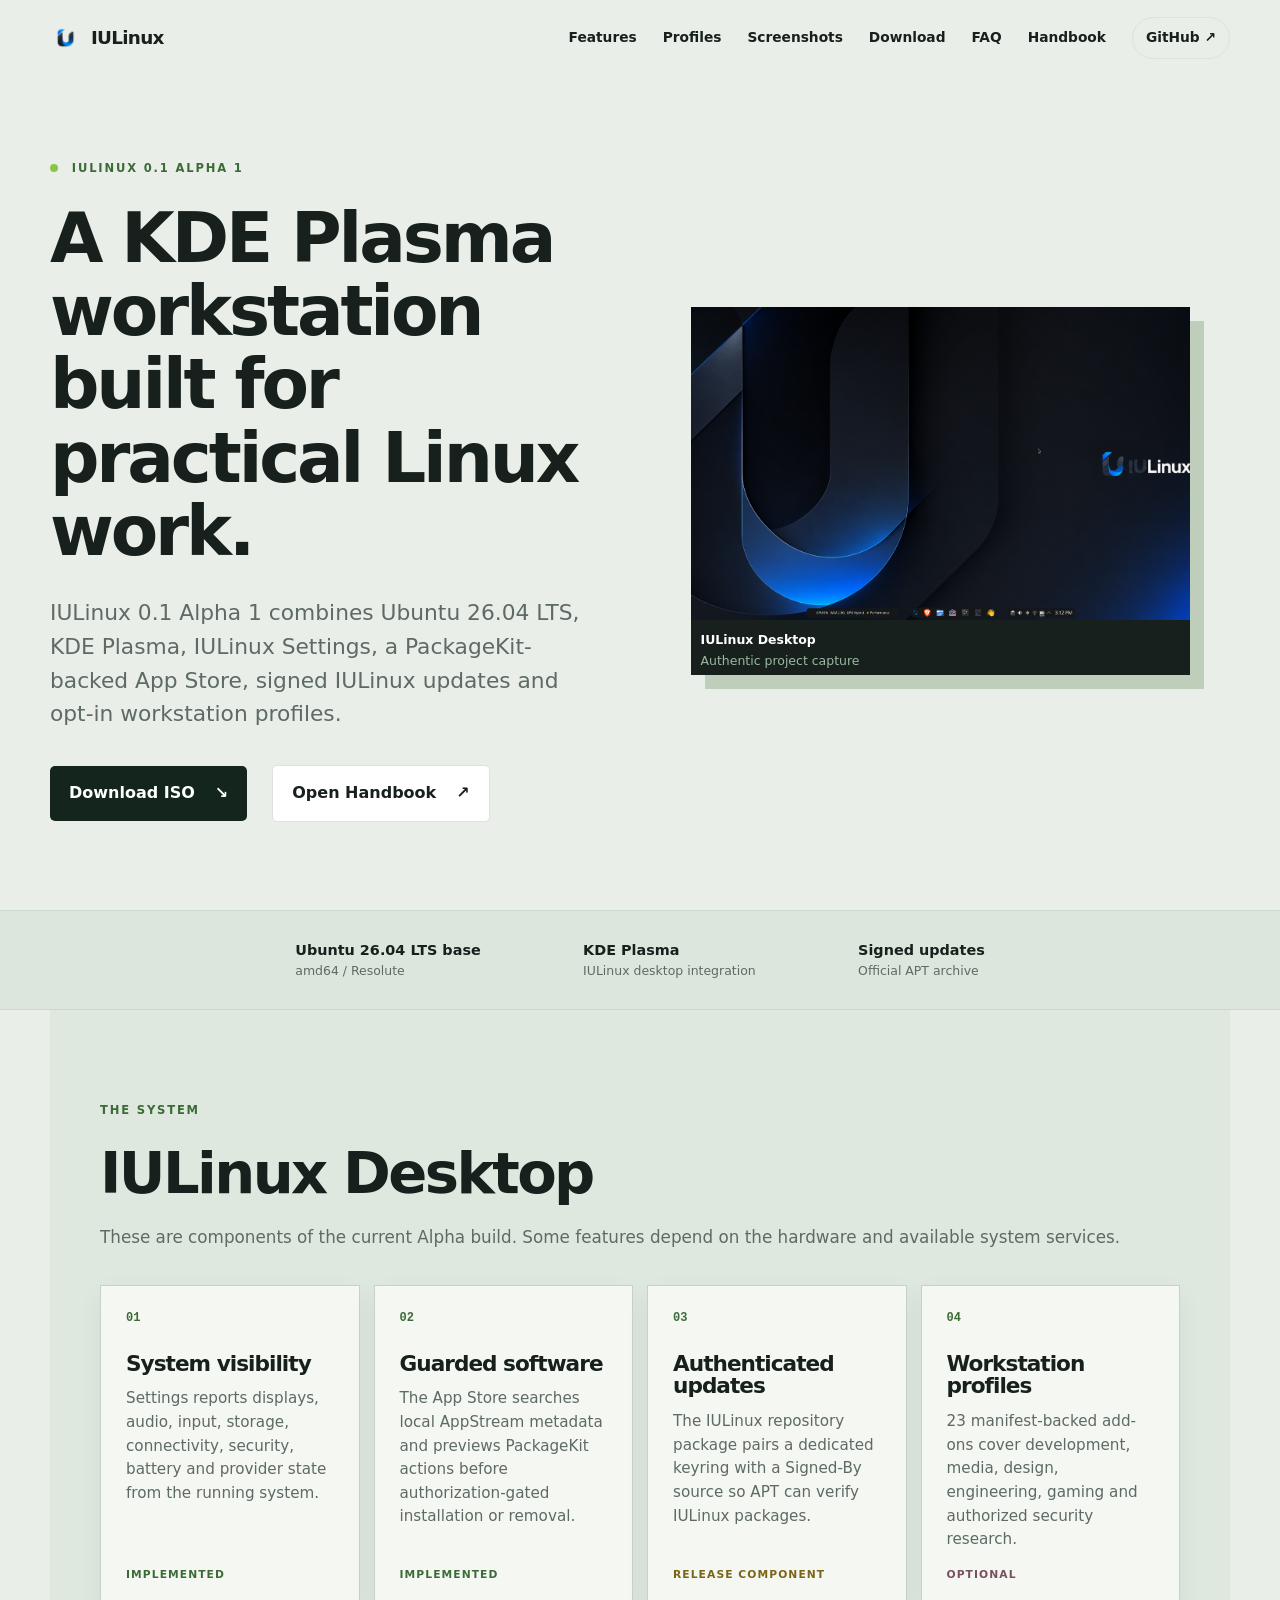
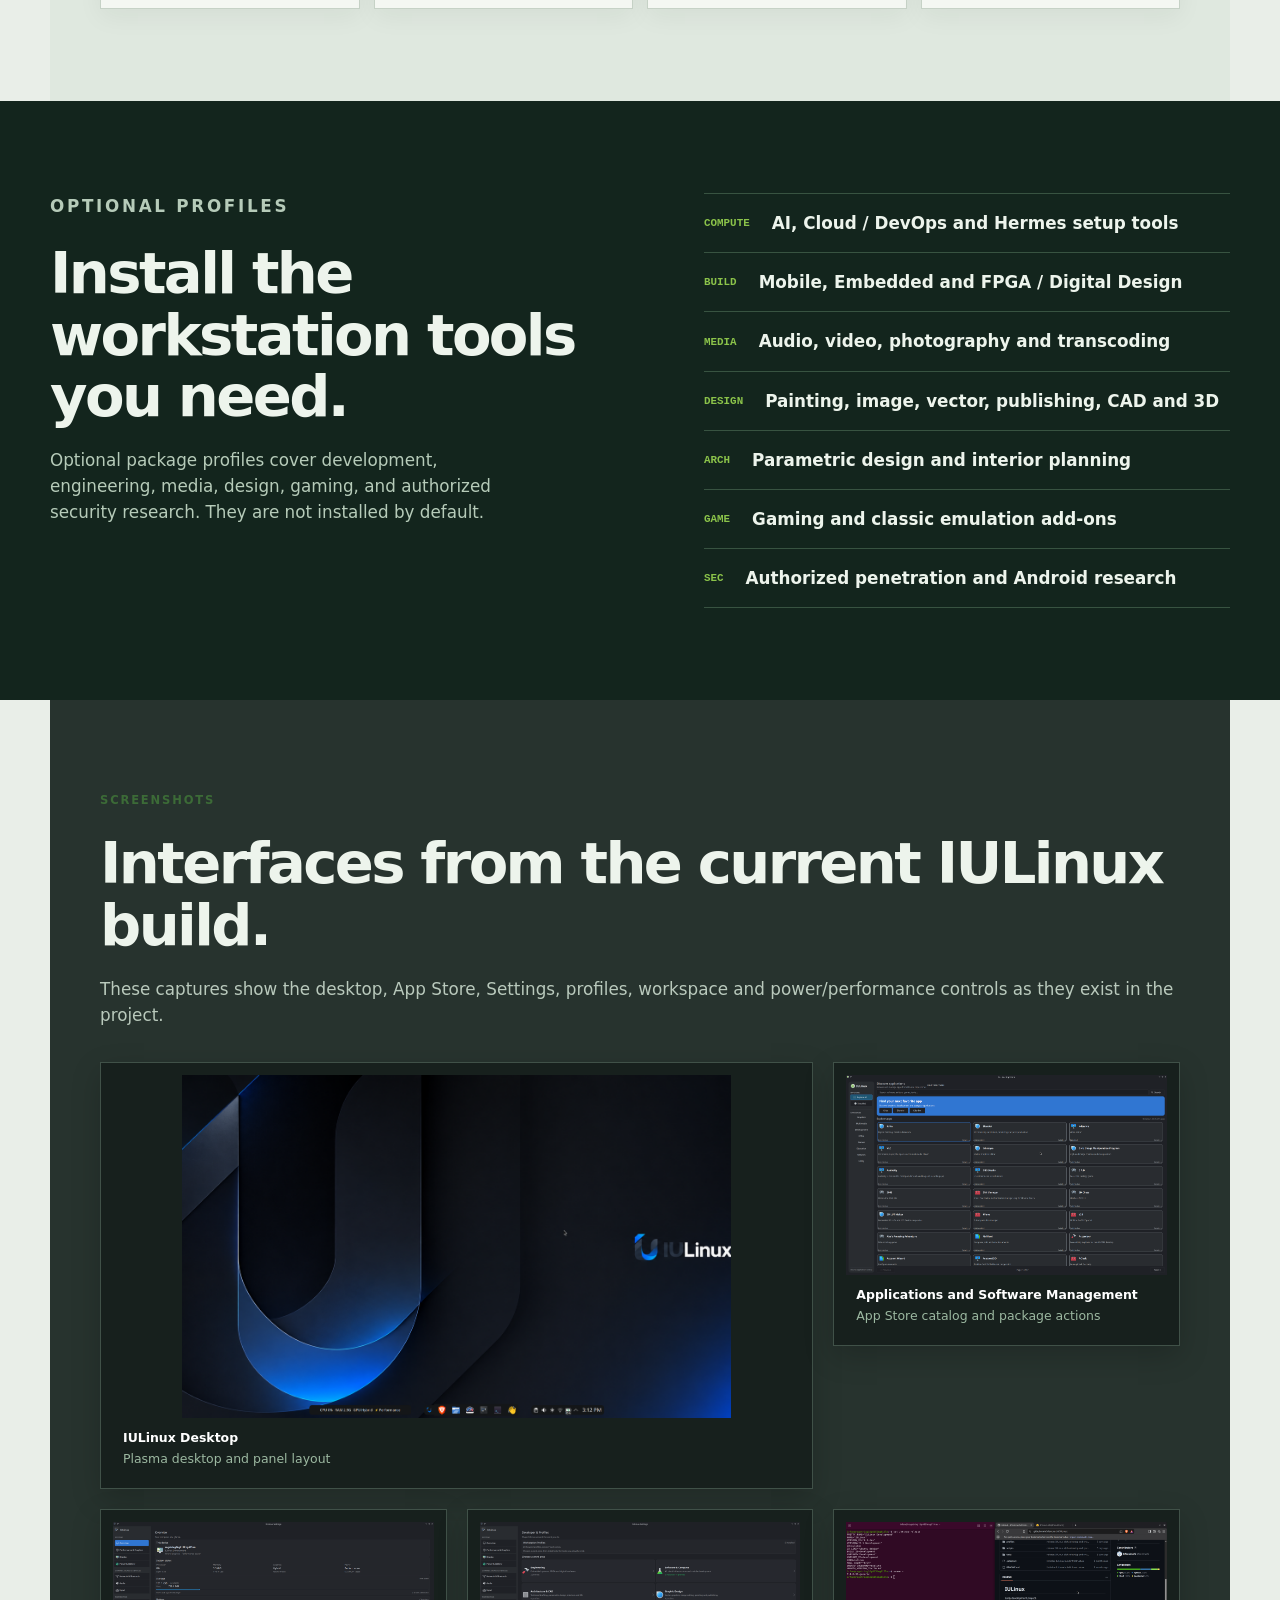
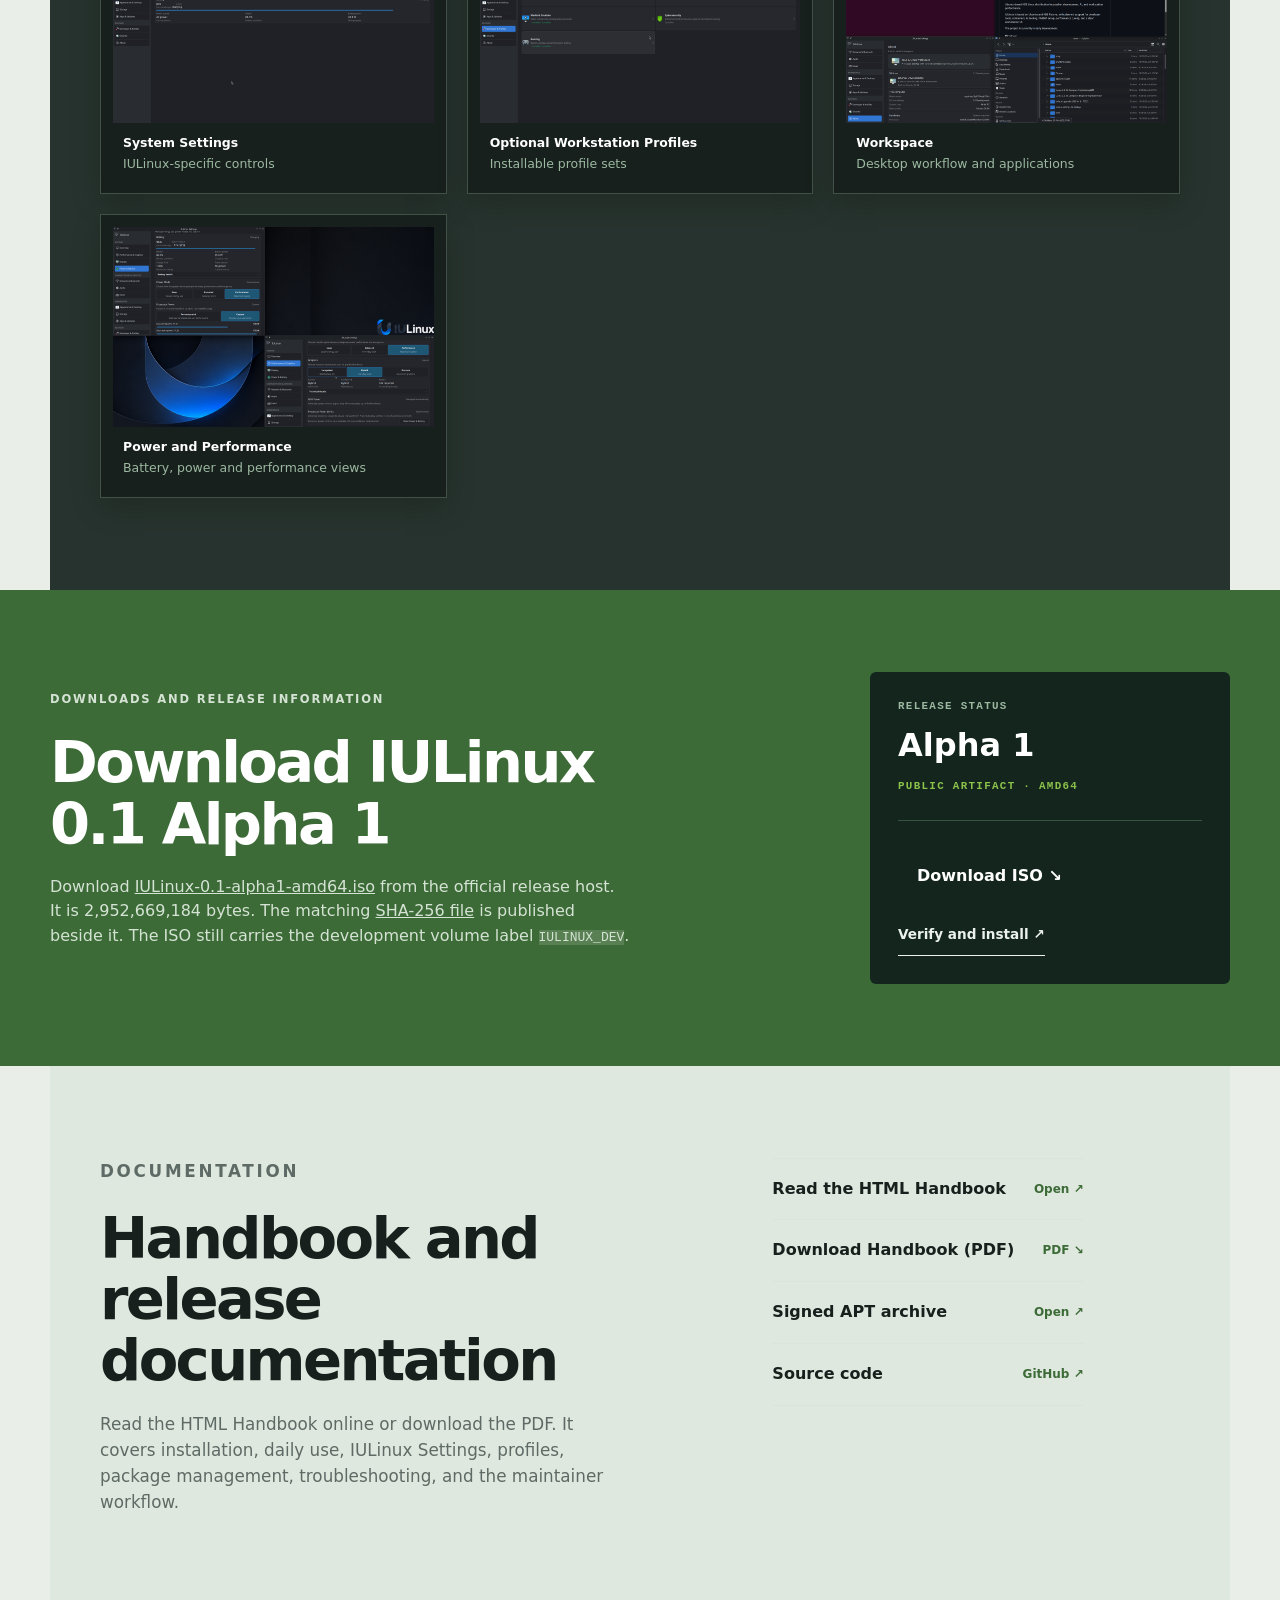
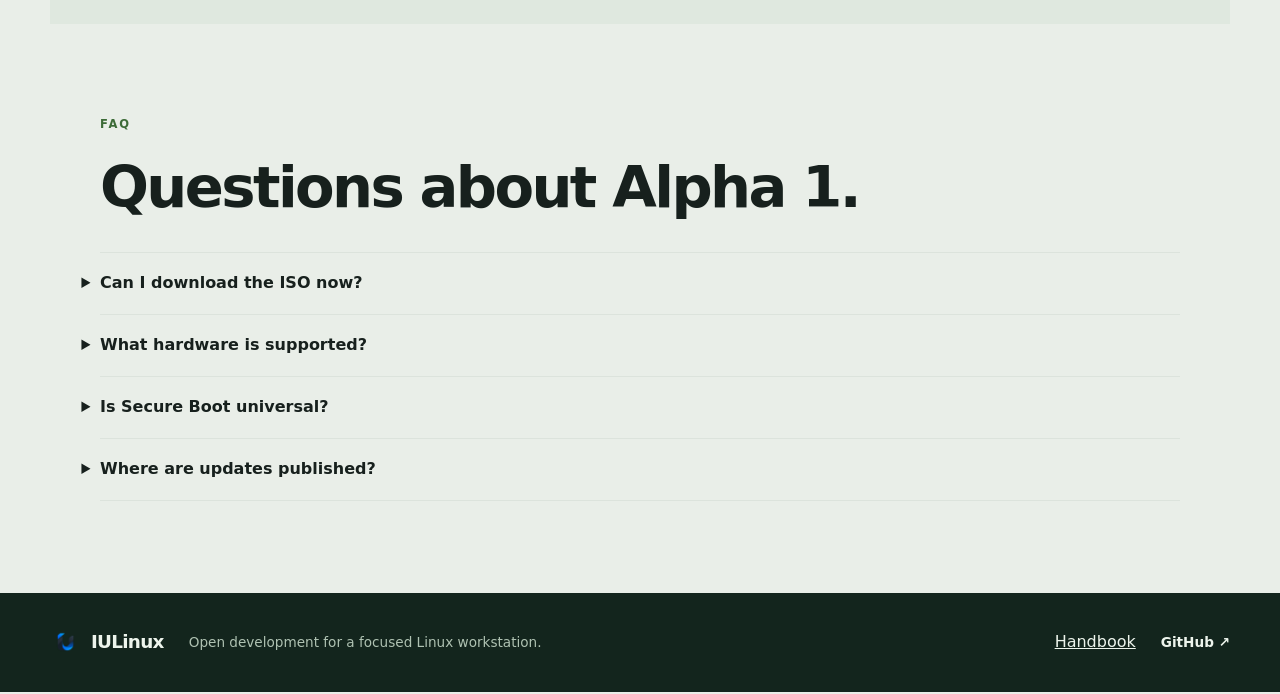
==== index.html @ c596d963 "release: publish IULinux 0.1 Alpha 1 website and handbook" ====
<!doctype html>
<html lang="en">
<head>
  <meta charset="utf-8">
  <meta name="viewport" content="width=device-width, initial-scale=1">
  <meta name="description" content="IULinux is an Ubuntu-based KDE Linux distribution for focused development and workstation use.">
  <link rel="icon" href="assets/iulinux-mark.png" type="image/png">
  <title>IULinux — A Linux workstation in progress</title>
  <link rel="stylesheet" href="styles.css">
  <link rel="stylesheet" href="overrides.css?v=20261023-9">
  <link rel="stylesheet" href="branding.css">
</head>
<body>
  <a class="skip-link" href="#main">Skip to content</a>
  <header class="site-header">
    <a class="brand" href="#top" aria-label="IULinux home"><img class="brand-image" src="assets/iulinux-mark.png" alt=""><span>IULinux</span></a>
    <button class="menu-toggle" type="button" aria-expanded="false" aria-controls="site-nav">Menu</button>
    <nav id="site-nav" class="site-nav" aria-label="Primary navigation">
      <a href="#features">Features</a><a href="#profiles">Profiles</a><a href="#screenshots">Screenshots</a><a href="#download">Download</a><a href="#faq">FAQ</a><a href="handbook.html">Handbook</a>
      <a class="nav-github" href="https://github.com/IrfanUruchi/IULinux" target="_blank" rel="noreferrer">GitHub <span aria-hidden="true">↗</span></a>
    </nav>
  </header>

  <main id="main">
    <section id="top" class="hero section-wrap">
      <div class="hero-copy">
        <p class="eyebrow"><span class="status-dot"></span> IULinux 0.1 Alpha 1</p>
        <h1>A KDE Plasma workstation built for practical Linux work.</h1>
        <p class="lede">IULinux 0.1 Alpha 1 combines Ubuntu 26.04 LTS, KDE Plasma, IULinux Settings, a PackageKit-backed App Store, signed IULinux updates and opt-in workstation profiles.</p>
        <div class="hero-actions"><a class="button button-primary" href="https://releases.irfanuruchi.in/IULinux-0.1-alpha1-amd64.iso">Download ISO <span aria-hidden="true">↘</span></a><a class="button button-secondary" href="handbook.html">Open Handbook <span aria-hidden="true">↗</span></a></div>
      </div>
      <figure class="hero-showcase"><img src="assets/screenshots/01-desktop.png" alt="IULinux desktop with the branded dark workspace, bottom panel and application window" fetchpriority="high"><figcaption><span>IULinux Desktop</span><span>Authentic project capture</span></figcaption></figure>
    </section>

    <section class="signal-strip"><div><strong>Ubuntu 26.04 LTS base</strong><span>amd64 / Resolute</span></div><div><strong>KDE Plasma</strong><span>IULinux desktop integration</span></div><div><strong>Signed updates</strong><span>Official APT archive</span></div></section>

    <section id="features" class="section-wrap content-section">
      <div class="section-intro"><p class="eyebrow">The system</p><h2>IULinux Desktop</h2><p>These are components of the current Alpha build. Some features depend on the hardware and available system services.</p></div>
      <div class="feature-grid">
        <article class="feature-card"><span class="card-index">01</span><h3>System visibility</h3><p>Settings reports displays, audio, input, storage, connectivity, security, battery and provider state from the running system.</p><span class="badge badge-built">Implemented</span></article>
        <article class="feature-card"><span class="card-index">02</span><h3>Guarded software</h3><p>The App Store searches local AppStream metadata and previews PackageKit actions before authorization-gated installation or removal.</p><span class="badge badge-built">Implemented</span></article>
        <article class="feature-card"><span class="card-index">03</span><h3>Authenticated updates</h3><p>The IULinux repository package pairs a dedicated keyring with a Signed-By source so APT can verify IULinux packages.</p><span class="badge badge-tested">Release component</span></article>
        <article class="feature-card"><span class="card-index">04</span><h3>Workstation profiles</h3><p>23 manifest-backed add-ons cover development, media, design, engineering, gaming and authorized security research.</p><span class="badge badge-experimental">Optional</span></article>
      </div>
    </section>

    <section id="profiles" class="dark-section"><div class="section-wrap split-section"><div><p class="eyebrow eyebrow-green">Optional profiles</p><h2>Install the workstation tools you need.</h2><p>Optional package profiles cover development, engineering, media, design, gaming, and authorized security research. They are not installed by default.</p></div><div class="profile-list"><div><span>COMPUTE</span><strong>AI, Cloud / DevOps and Hermes setup tools</strong></div><div><span>BUILD</span><strong>Mobile, Embedded and FPGA / Digital Design</strong></div><div><span>MEDIA</span><strong>Audio, video, photography and transcoding</strong></div><div><span>DESIGN</span><strong>Painting, image, vector, publishing, CAD and 3D</strong></div><div><span>ARCH</span><strong>Parametric design and interior planning</strong></div><div><span>GAME</span><strong>Gaming and classic emulation add-ons</strong></div><div><span>SEC</span><strong>Authorized penetration and Android research</strong></div></div></div></section>

    <section id="screenshots" class="section-wrap content-section"><div class="section-intro"><p class="eyebrow">Screenshots</p><h2>Interfaces from the current IULinux build.</h2><p>These captures show the desktop, App Store, Settings, profiles, workspace and power/performance controls as they exist in the project.</p></div><div class="screenshot-grid screenshot-gallery"><figure class="screenshot-feature"><img src="assets/screenshots/01-desktop.png" alt="IULinux desktop with branded dark workspace and application window"><figcaption><strong>IULinux Desktop</strong><span>Plasma desktop and panel layout</span></figcaption></figure><figure><img src="assets/screenshots/02-appstore.png" alt="IULinux App Store interface showing application categories and packages"><figcaption><strong>Applications and Software Management</strong><span>App Store catalog and package actions</span></figcaption></figure><figure><img src="assets/screenshots/03-settings.png" alt="IULinux Settings interface showing system controls and status panels"><figcaption><strong>System Settings</strong><span>IULinux-specific controls</span></figcaption></figure><figure><img src="assets/screenshots/04-profiles.png" alt="IULinux Profiles interface showing optional workstation profiles"><figcaption><strong>Optional Workstation Profiles</strong><span>Installable profile sets</span></figcaption></figure><figure><img src="assets/screenshots/05-workspace.png" alt="IULinux workspace view showing desktop layout and application organization"><figcaption><strong>Workspace</strong><span>Desktop workflow and applications</span></figcaption></figure><figure><img src="assets/screenshots/06-power-performance.png" alt="IULinux power and performance controls interface"><figcaption><strong>Power and Performance</strong><span>Battery, power and performance views</span></figcaption></figure></div></section>

    <section id="download" class="download-section"><div class="section-wrap download-inner"><div><p class="eyebrow eyebrow-green">Downloads and release information</p><h2>Download IULinux 0.1 Alpha 1</h2><p>Download <a href="https://releases.irfanuruchi.in/IULinux-0.1-alpha1-amd64.iso">IULinux-0.1-alpha1-amd64.iso</a> from the official release host. It is 2,952,669,184 bytes. The matching <a href="https://releases.irfanuruchi.in/IULinux-0.1-alpha1-amd64.iso.sha256">SHA-256 file</a> is published beside it. The ISO still carries the development volume label <code>IULINUX_DEV</code>.</p></div><div class="release-card"><span class="release-kicker">Release status</span><strong>Alpha 1</strong><span class="release-status">Public artifact · amd64</span><span class="release-rule"></span><a class="button button-primary" href="https://releases.irfanuruchi.in/IULinux-0.1-alpha1-amd64.iso">Download ISO ↘</a><a class="text-link text-link-light" href="handbook.html#part-ii-download-verification-and-installation">Verify and install ↗</a></div></div></section>

    <section id="docs" class="section-wrap content-section lower-grid"><div><p class="eyebrow">Documentation</p><h2>Handbook and release documentation</h2><p>Read the HTML Handbook online or download the PDF. It covers installation, daily use, IULinux Settings, profiles, package management, troubleshooting, and the maintainer workflow.</p></div><div class="link-stack"><a href="handbook.html"><span>Read the HTML Handbook</span><span>Open ↗</span></a><a href="assets/downloads/IULinux-0.1-Alpha-Handbook.pdf"><span>Download Handbook (PDF)</span><span>PDF ↘</span></a><a href="https://irfanuruchi.github.io/iulinux-archive/" target="_blank" rel="noreferrer"><span>Signed APT archive</span><span>Open ↗</span></a><a href="https://github.com/IrfanUruchi/IULinux" target="_blank" rel="noreferrer"><span>Source code</span><span>GitHub ↗</span></a></div></section>
    <section id="faq" class="section-wrap content-section"><div class="section-intro"><p class="eyebrow">FAQ</p><h2>Questions about Alpha 1.</h2></div><div class="link-stack"><details><summary>Can I download the ISO now?</summary><p>Yes. The public amd64 artifact and matching checksum are available in the Download section. Start with <a href="handbook.html#part-ii-download-verification-and-installation">verification and installation</a>.</p></details><details><summary>What hardware is supported?</summary><p>The target is amd64. There is no universal compatibility matrix; graphics, firmware, Secure Boot, NVIDIA and power behavior must be tested on the target machine.</p></details><details><summary>Is Secure Boot universal?</summary><p>No. Alpha 1 uses Ubuntu signed boot components and a specific Calamares EFI policy. Read the <a href="handbook.html#part-vii-updates-security-and-troubleshooting">security and troubleshooting</a> chapter before relying on it.</p></details><details><summary>Where are updates published?</summary><p>The independent signed archive is linked in the <a href="handbook.html#part-v-app-store-and-package-management">package management</a> chapter.</p></details></div></section>
  </main>

  <footer class="site-footer"><div class="section-wrap footer-inner"><a class="brand" href="#top"><img class="brand-image" src="assets/iulinux-mark.png" alt=""><span>IULinux</span></a><p>Open development for a focused Linux workstation.</p><a href="handbook.html">Handbook</a><a href="https://github.com/IrfanUruchi/IULinux" target="_blank" rel="noreferrer">GitHub ↗</a></div></footer>
  <script src="script.js?v=20261023-visual"></script>
</body>
</html>
---- styles.css ----
:root{--ink:#17201d;--muted:#5e6a65;--paper:#f5f7f3;--white:#fff;--green:#8bc34a;--green-deep:#3c6b37;--green-dark:#13251d;--line:#dce3dc;--max:1180px;font-family:Inter,ui-sans-serif,system-ui,-apple-system,BlinkMacSystemFont,"Segoe UI",sans-serif}*{box-sizing:border-box}html{scroll-behavior:smooth}body{margin:0;background:var(--paper);color:var(--ink);line-height:1.55}a{color:inherit}h1,h2,h3,p{margin-top:0}h1,h2,h3{line-height:1.06;letter-spacing:-.045em}h1{font-size:clamp(3.2rem,7vw,6.8rem);max-width:840px;margin-bottom:28px}h2{font-size:clamp(2.3rem,4.5vw,4.5rem);margin-bottom:20px}h3{font-size:1.35rem;margin-bottom:12px}.section-wrap{width:min(var(--max),calc(100% - 64px));margin-inline:auto}.site-header{height:76px;display:flex;align-items:center;justify-content:space-between;width:min(var(--max),calc(100% - 64px));margin:auto}.brand{display:flex;align-items:center;gap:10px;font-weight:800;text-decoration:none;font-size:1.15rem;letter-spacing:-.04em}.brand-mark{display:grid;place-items:center;width:31px;height:31px;background:var(--green);color:var(--green-dark);font-size:.7rem;font-weight:900;letter-spacing:-.1em;border-radius:8px}.site-nav{display:flex;align-items:center;gap:26px;font-size:.86rem;font-weight:650}.site-nav a{text-decoration:none}.nav-github{border:1px solid var(--line);padding:9px 13px;border-radius:99px}.menu-toggle{display:none;background:none;border:1px solid var(--line);padding:8px 12px;border-radius:99px;font:inherit}.hero{display:grid;grid-template-columns:1.25fr .75fr;gap:7vw;align-items:center;padding:105px 0 125px}.eyebrow{font-size:.72rem;text-transform:uppercase;letter-spacing:.16em;font-weight:800;color:var(--green-deep);margin-bottom:24px}.status-dot{display:inline-block;width:8px;height:8px;background:var(--green);border-radius:50%;margin-right:8px}.lede{font-size:clamp(1.15rem,1.7vw,1.4rem);max-width:640px;color:var(--muted);margin-bottom:34px}.hero-actions{display:flex;gap:25px;align-items:center}.button{display:inline-flex;align-items:center;gap:20px;text-decoration:none;padding:15px 19px;border-radius:5px;font-weight:750}.button-primary{background:var(--green-dark);color:var(--white)}.text-link{font-weight:750;text-decoration:none;border-bottom:1px solid currentColor;padding-bottom:4px}.hero-panel{background:var(--green-dark);color:#eaf2eb;border-radius:8px;box-shadow:18px 18px 0 rgba(139,195,74,.22);overflow:hidden;transform:rotate(1.3deg)}.panel-top,.panel-note{font:600 .72rem ui-monospace,SFMono-Regular,Menlo,monospace;color:#9cb8a1;padding:16px 20px;border-bottom:1px solid rgba(255,255,255,.12);display:flex;justify-content:space-between}.panel-body{padding:35px 28px}.panel-label,.panel-meta{font:700 .65rem ui-monospace,SFMono-Regular,Menlo,monospace;letter-spacing:.12em;color:#8ba990}.panel-value{font-size:2rem;letter-spacing:-.04em;margin:8px 0 30px}.meter{height:5px;background:#304e3c;border-radius:99px}.meter span{display:block;width:63%;height:100%;background:var(--green);border-radius:99px}.panel-meta{display:flex;justify-content:space-between;margin-top:14px}.panel-note{border:0;justify-content:flex-start;gap:10px}.terminal-prompt{color:var(--green);font-size:1.2rem}.signal-strip{background:#e9efe8;border-block:1px solid var(--line);display:flex;justify-content:center;gap:clamp(30px,8vw,130px);padding:28px 30px}.signal-strip div{display:flex;flex-direction:column}.signal-strip strong{font-size:.9rem}.signal-strip span{color:var(--muted);font-size:.78rem}.content-section{padding:125px 0}.section-intro{max-width:650px;margin-bottom:52px}.section-intro>p:last-child,.split-section p,.lower-grid p{color:var(--muted);font-size:1.05rem}.feature-grid{display:grid;grid-template-columns:repeat(4,1fr);gap:14px}.feature-card{background:var(--white);border:1px solid var(--line);padding:25px;min-height:275px;display:flex;flex-direction:column}.card-index{color:var(--green-deep);font:700 .75rem ui-monospace,monospace;margin-bottom:42px}.feature-card p{color:var(--muted);font-size:.95rem}.badge{font-size:.67rem;text-transform:uppercase;letter-spacing:.1em;font-weight:800;margin-top:auto}.badge-built{color:var(--green-deep)}.badge-tested{color:#7a6517}.badge-experimental{color:#785060}.dark-section{background:var(--green-dark);color:#edf4ec}.split-section{padding:125px 0;display:grid;grid-template-columns:1fr 1fr;gap:10vw;align-items:start}.eyebrow-green{color:var(--green)}.split-section p{color:#b6cbb9;max-width:470px}.profile-list{border-top:1px solid #385341}.profile-list div{display:flex;gap:22px;align-items:center;padding:16px 0;border-bottom:1px solid #385341}.profile-list span{font:700 .68rem ui-monospace,monospace;color:var(--green)}.profile-list strong{font-size:1.05rem}.empty-gallery{border:1px dashed #b9c8b9;padding:35px;display:flex;align-items:center;gap:22px;background:#edf2ec}.empty-icon{font-size:2rem;color:var(--green-deep)}.empty-gallery h3{margin-bottom:5px}.empty-gallery p{margin:0;color:var(--muted)}.download-section{background:var(--green-deep);color:var(--white)}.download-inner{padding:110px 0;display:grid;grid-template-columns:1fr 360px;gap:10vw;align-items:center}.download-inner p{color:#d5e3d4;max-width:580px}.release-card{background:var(--green-dark);padding:28px;border-radius:6px;display:flex;flex-direction:column}.release-kicker,.release-status{font:700 .68rem ui-monospace,monospace;color:#9cb8a1;text-transform:uppercase;letter-spacing:.12em}.release-card strong{font-size:2rem;margin:9px 0}.release-status{color:var(--green)}.release-rule{height:1px;background:#385341;margin:28px 0}.text-link-light{color:#eaf2eb;font-size:.85rem}.lower-grid{display:grid;grid-template-columns:1fr 1fr;gap:10vw}.link-stack{border-top:1px solid var(--line)}.link-stack a{display:flex;justify-content:space-between;padding:18px 0;border-bottom:1px solid var(--line);font-weight:750;text-decoration:none}.link-stack a span:last-child{font-size:.75rem;color:var(--green-deep)}.site-footer{border-top:1px solid var(--line);padding:34px 0}.footer-inner{display:flex;align-items:center;gap:25px}.footer-inner p{margin:0;color:var(--muted);font-size:.85rem;flex:1}.footer-inner>a:last-child{font-size:.85rem;font-weight:700;text-decoration:none}.skip-link{position:absolute;left:-9999px}.skip-link:focus{left:16px;top:16px;background:var(--white);padding:10px;z-index:2}@media(max-width:800px){.section-wrap,.site-header{width:min(100% - 36px,var(--max))}.site-header{height:68px}.menu-toggle{display:block}.site-nav{display:none;position:absolute;z-index:3;top:68px;left:18px;right:18px;background:var(--white);border:1px solid var(--line);padding:18px;flex-direction:column;align-items:stretch;box-shadow:0 14px 30px #17201d18}.site-nav.is-open{display:flex}.hero{grid-template-columns:1fr;padding:75px 0 95px;gap:70px}.hero-panel{max-width:480px;margin-left:8px}.signal-strip{justify-content:flex-start;overflow:auto;gap:40px}.feature-grid{grid-template-columns:1fr 1fr}.split-section,.download-inner,.lower-grid{grid-template-columns:1fr;gap:55px}.content-section,.split-section{padding:90px 0}.download-inner{padding:85px 0}.release-card{max-width:420px}.footer-inner{flex-wrap:wrap}.footer-inner p{flex-basis:100%;order:3}}@media(max-width:470px){h1{font-size:3.3rem}.feature-grid{grid-template-columns:1fr}.feature-card{min-height:220px}.hero-actions{align-items:flex-start;flex-direction:column;gap:20px}.empty-gallery{align-items:flex-start;flex-direction:column}}
---- overrides.css ----
.hero{grid-template-columns:minmax(0,1fr) minmax(0,1.08fr);gap:5vw;padding-top:84px}.hero-copy,.hero-showcase{min-width:0}.hero h1{font-size:clamp(2.8rem,5.4vw,5.4rem)}.hero-showcase{max-width:680px}.button-secondary{border:1px solid var(--line);background:#fff}.download-section code{background:rgba(255,255,255,.14)}
.hero-showcase img{display:block;width:100%;max-width:100%;height:auto}
.screenshot-grid{display:grid;grid-template-columns:repeat(2,minmax(0,1fr));gap:20px}.screenshot-grid figure{min-width:0;margin:0;background:#17201d;padding:12px}.screenshot-grid img{display:block;max-width:100%;height:auto}.screenshot-gallery .screenshot-feature{grid-column:1/-1}
.brand-image{width:31px;height:31px;object-fit:contain;border-radius:8px;flex:0 0 31px}
.hero-showcase figcaption,.screenshot-grid figcaption{display:flex;flex-direction:column;align-items:flex-start;gap:4px;padding:12px 10px 5px;background:#17201d;color:#d9e4da;font-size:.78rem;line-height:1.35}
.hero-showcase figcaption span:first-child,.screenshot-grid figcaption strong{font-weight:800;color:#fff}
.hero-showcase figcaption span:last-child,.screenshot-grid figcaption span{color:#9cb8a1}
.content-section{padding:92px 0}.split-section{padding:92px 0}.download-inner{padding:82px 0}.section-intro{max-width:760px;margin-bottom:34px}.feature-card{min-height:240px}.card-index{margin-bottom:28px}.screenshot-gallery{gap:20px}.screenshot-gallery .screenshot-feature img{aspect-ratio:16/8;object-fit:cover}.screenshot-gallery figure:not(.screenshot-feature) img{aspect-ratio:16/10;object-fit:contain;background:#17201d}.lower-grid{gap:72px}
.download-inner h2{max-width:560px}.download-inner>div:first-child{min-width:0}.link-stack details{border-bottom:1px solid var(--line);padding:18px 0}.link-stack details summary{cursor:pointer;font-weight:750;list-style-position:outside;padding-right:24px}.link-stack details p{margin:12px 0 0;max-width:760px;line-height:1.55}.link-stack details a{display:inline;color:var(--green-deep);font-weight:650;text-decoration:underline}
.link-stack>a{display:grid;grid-template-columns:minmax(0,1fr) auto;align-items:center;column-gap:28px;padding:18px 0}.link-stack>a span:first-child{min-width:0;overflow-wrap:anywhere}.link-stack>a span:last-child{white-space:nowrap;justify-self:end}.release-card .button{justify-content:space-between;width:100%;margin-bottom:12px}.release-card .text-link-light{align-self:flex-start;padding:8px 0;min-height:40px;display:inline-flex;align-items:center}.link-stack>a:focus-visible,.release-card a:focus-visible,.link-stack summary:focus-visible{outline:3px solid var(--green);outline-offset:4px;border-radius:3px}
@media(max-width:800px){.content-section{padding:68px 0}.split-section{padding:68px 0}.download-inner{padding:68px 0}.feature-card{min-height:220px}.screenshot-gallery .screenshot-feature img{aspect-ratio:auto;object-fit:contain}.screenshot-gallery figure:not(.screenshot-feature) img{aspect-ratio:auto}}

/* Premium visual rhythm: forest, charcoal and restrained light surfaces. */
body{background:#e9eee8;color:#17201d}
.site-header{background:transparent}
.hero{padding-bottom:88px}
.hero-showcase{background:#17201d;box-shadow:14px 14px 0 rgba(60,107,55,.25)}
.signal-strip{background:#dce6dc;border-color:#cbd8cc}
#features{background:#dfe8df;max-width:none;padding-left:max(32px,calc((100% - var(--max))/2));padding-right:max(32px,calc((100% - var(--max))/2));}
#features .section-intro,#features .feature-grid{max-width:var(--max);margin-left:auto;margin-right:auto}
.feature-card{background:#f4f7f2;border-color:#c6d2c6;box-shadow:0 8px 24px rgba(23,32,29,.05)}
.feature-card:hover{border-color:#8eaa8c;transform:translateY(-2px);transition:transform .2s ease,border-color .2s ease}
.dark-section{background:#13251d}
#screenshots{background:#27332e;color:#edf4ec;max-width:none;padding-left:max(32px,calc((100% - var(--max))/2));padding-right:max(32px,calc((100% - var(--max))/2));}
#screenshots .section-intro{max-width:var(--max);margin-left:auto;margin-right:auto}
#screenshots .section-intro>p:last-child{color:#b9c9bc}
.screenshot-gallery{max-width:var(--max);margin:0 auto;grid-template-columns:repeat(3,minmax(0,1fr));align-items:start}
.screenshot-gallery .screenshot-feature{grid-column:span 2}
.screenshot-gallery .screenshot-feature img{aspect-ratio:16/8;object-fit:contain;background:#17201d}
.screenshot-gallery figure:not(.screenshot-feature) img{aspect-ratio:16/10;object-fit:contain;background:#17201d}
.screenshot-gallery figure{cursor:zoom-in;border:1px solid #405148;box-shadow:0 10px 28px rgba(0,0,0,.18)}
.screenshot-gallery figure:hover{border-color:#8bc34a}
.screenshot-gallery figcaption{min-height:58px}
#download{background:#3c6b37}
#docs{background:#dfe8df;max-width:none;padding-left:max(32px,calc((100% - var(--max))/2));padding-right:max(32px,calc((100% - var(--max))/2));}
#docs>div{max-width:var(--max);margin-left:auto;margin-right:auto}
#faq{background:#e9eee8;max-width:none;padding-left:max(32px,calc((100% - var(--max))/2));padding-right:max(32px,calc((100% - var(--max))/2));}
#faq>div{max-width:var(--max);margin-left:auto;margin-right:auto}
.site-footer{background:#13251d;color:#edf4ec;border-top:0}.site-footer p{color:#afc2b2}.site-footer a{color:#edf4ec}
.screenshot-lightbox{width:min(94vw,1400px);max-height:92vh;padding:16px;background:#13251d;color:#edf4ec;border:1px solid #526c58;border-radius:8px}.screenshot-lightbox::backdrop{background:rgba(10,18,14,.84)}.screenshot-lightbox img{display:block;max-width:100%;max-height:78vh;width:auto;height:auto;margin:auto}.screenshot-lightbox figcaption{padding:12px 4px 2px;font-size:.9rem}.lightbox-close{float:right;border:1px solid #526c58;background:transparent;color:#edf4ec;border-radius:999px;padding:6px 10px;cursor:pointer}
@media(max-width:800px){#features,#screenshots,#docs,#faq{padding-left:18px;padding-right:18px}.screenshot-gallery{grid-template-columns:1fr;gap:16px}.screenshot-gallery .screenshot-feature{grid-column:auto}.screenshot-gallery figure img,.screenshot-gallery .screenshot-feature img{aspect-ratio:16/10;max-height:300px;object-fit:contain}.screenshot-gallery figcaption{min-height:0}.screenshot-lightbox{padding:10px}.screenshot-lightbox img{max-height:70vh}}
@media(prefers-reduced-motion:reduce){.feature-card:hover{transform:none;transition:none}}
/* This file is loaded after styles.css; keep the responsive contract explicit. */
@media (max-width:800px){
  .hero{grid-template-columns:1fr;gap:42px;padding:64px 0 76px}
  .hero-showcase{width:100%;max-width:100%;min-width:0;margin:0}
  .hero-showcase img{max-width:100%;height:auto}
  .screenshot-grid figure{min-width:0}
  .screenshot-grid img{max-width:100%;height:auto}
  .hero h1{font-size:clamp(2.7rem,10vw,4.3rem)}
}
@media (max-width:470px){
  .hero{padding-top:52px}
  .hero h1{font-size:clamp(2.55rem,12vw,3.4rem);max-width:100%}
  .hero-showcase{padding:8px;box-shadow:10px 10px 0 rgba(139,195,74,.2)}
}
---- branding.css ----
.hero-logo{display:block;width:190px;height:auto;margin:0 0 30px;object-fit:contain;object-position:left center}
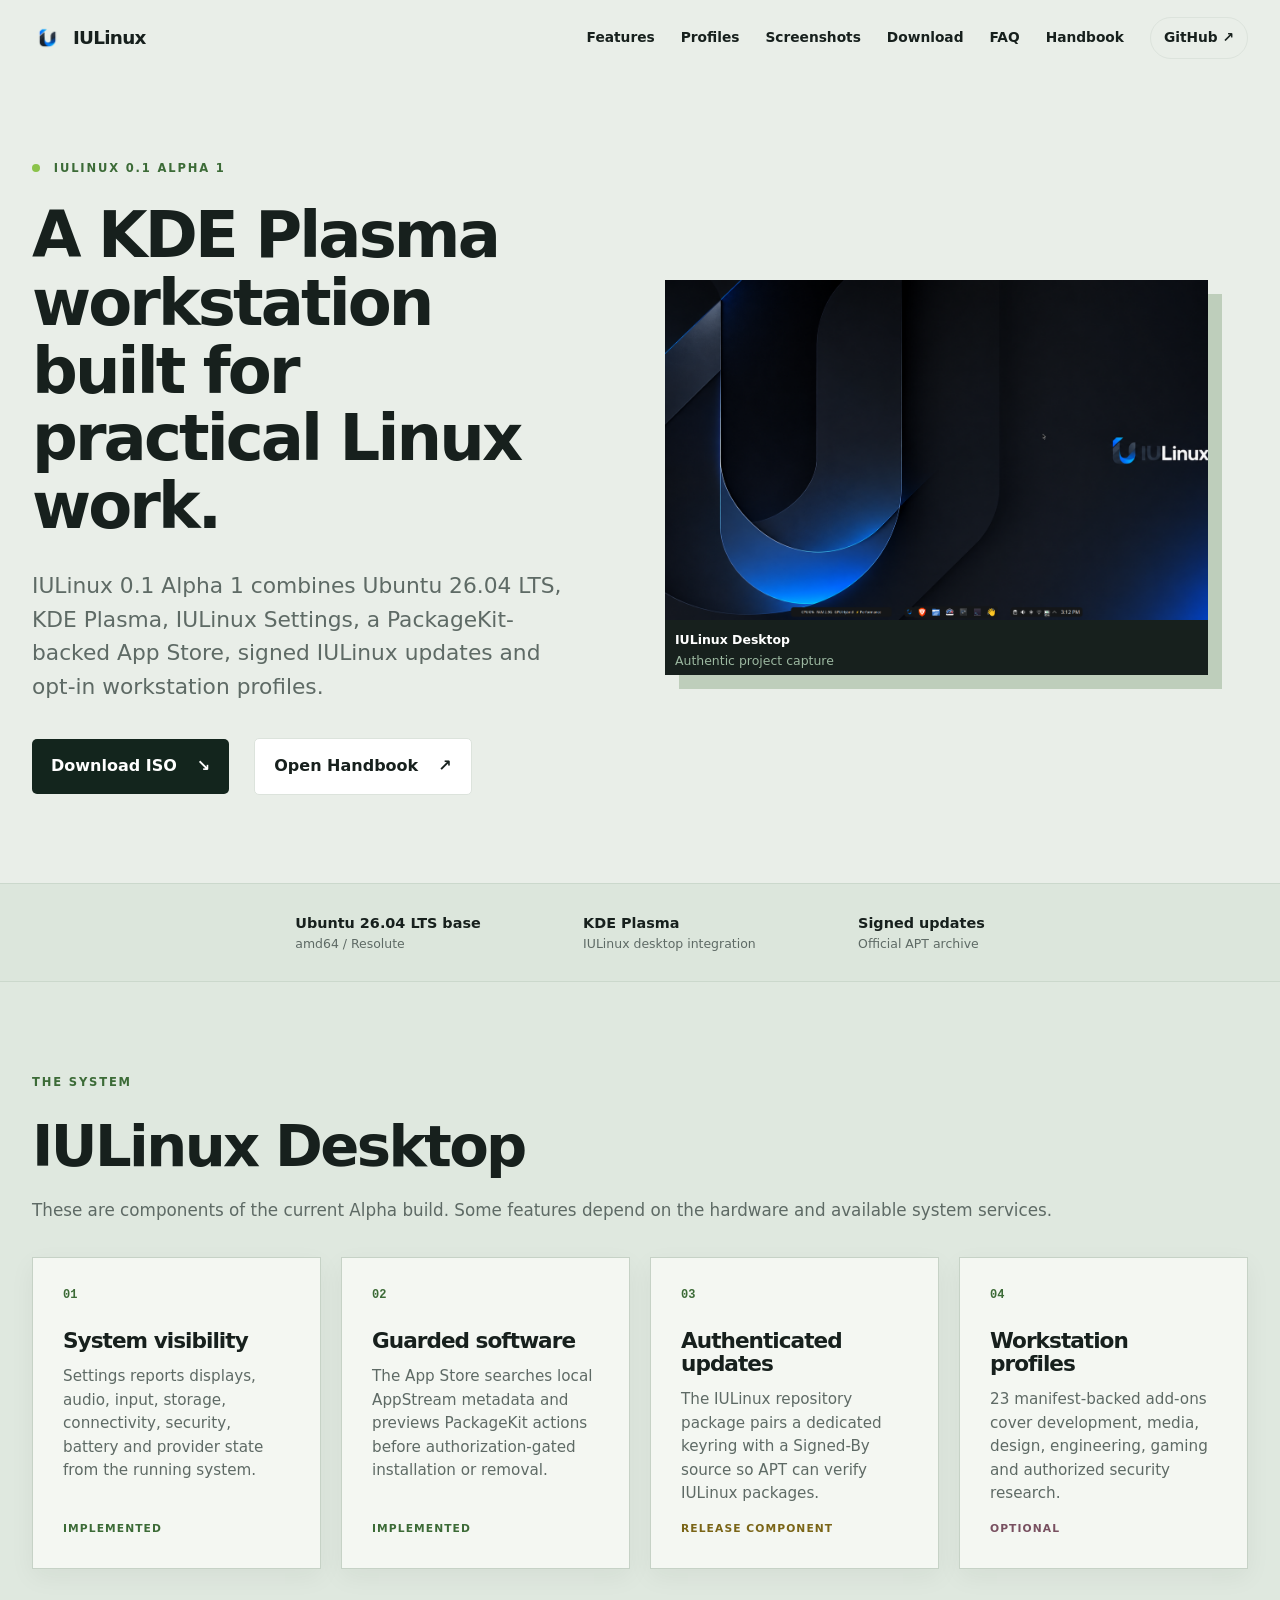
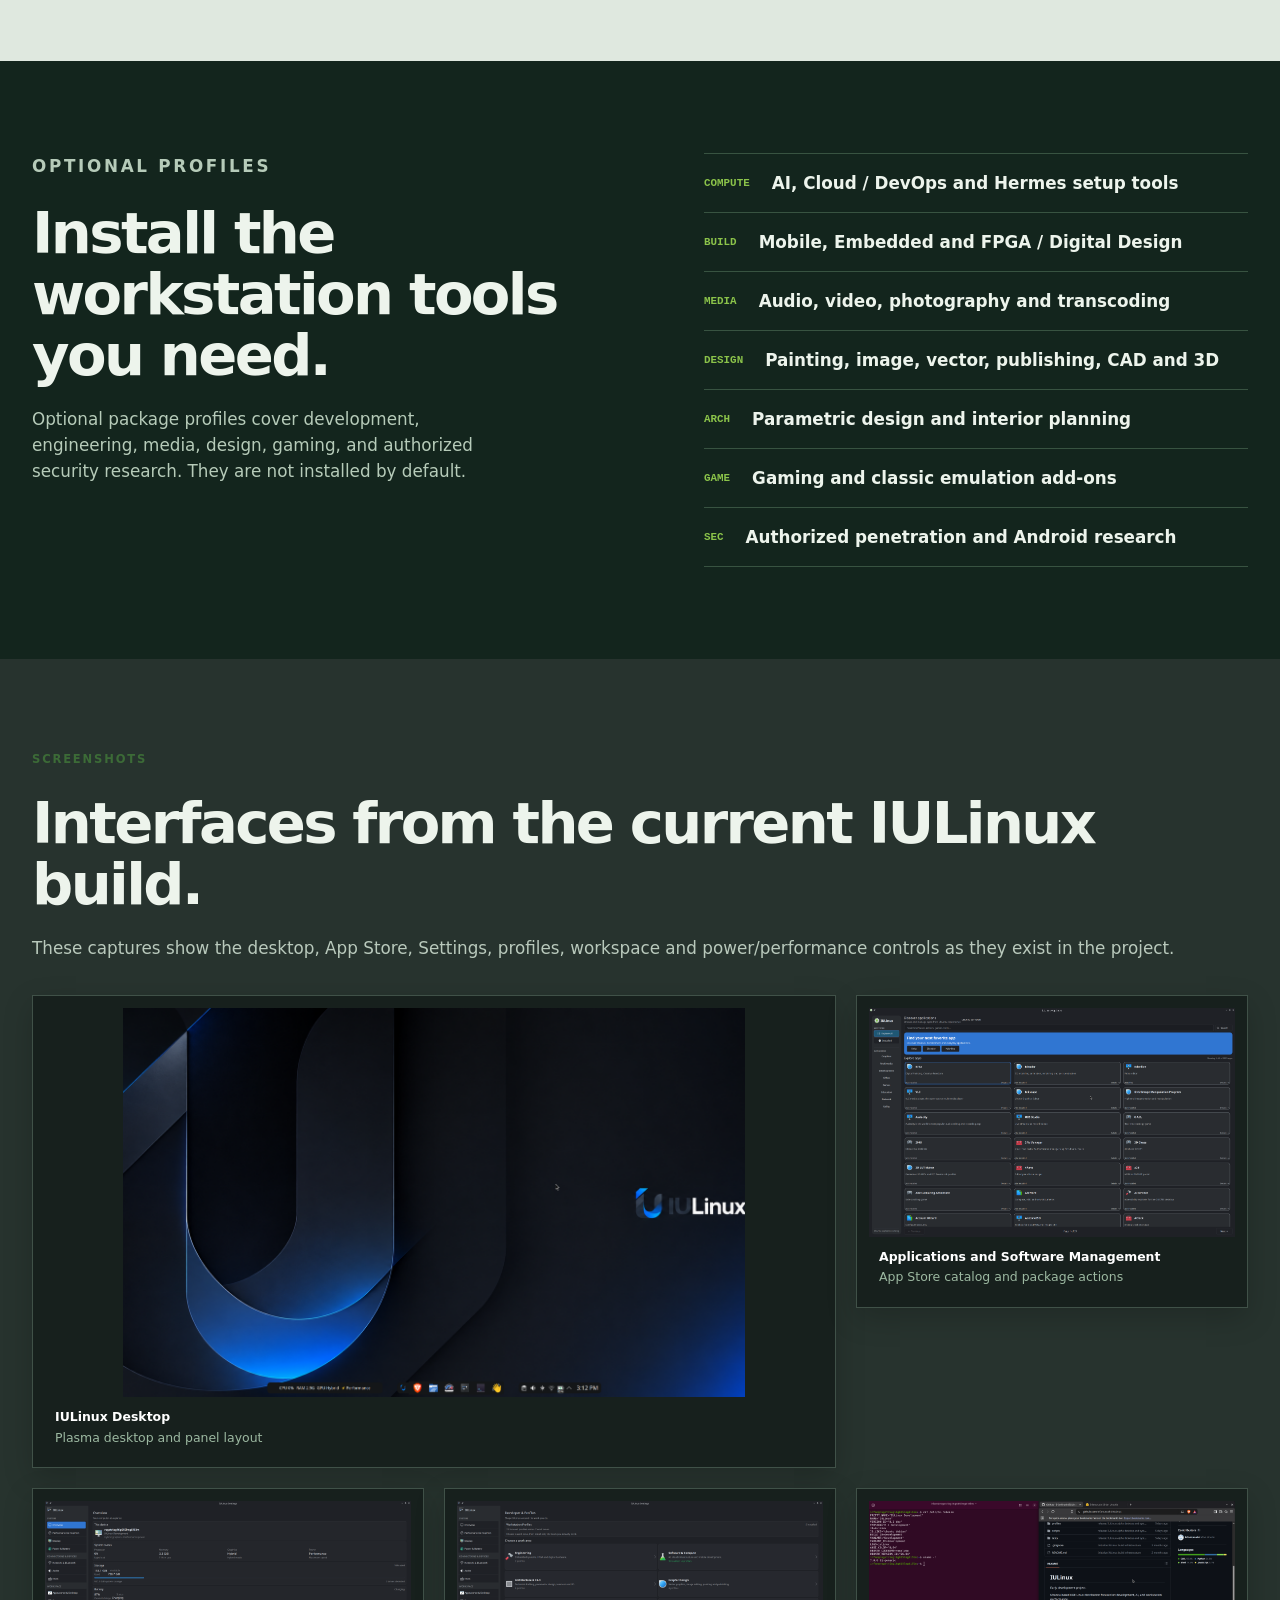
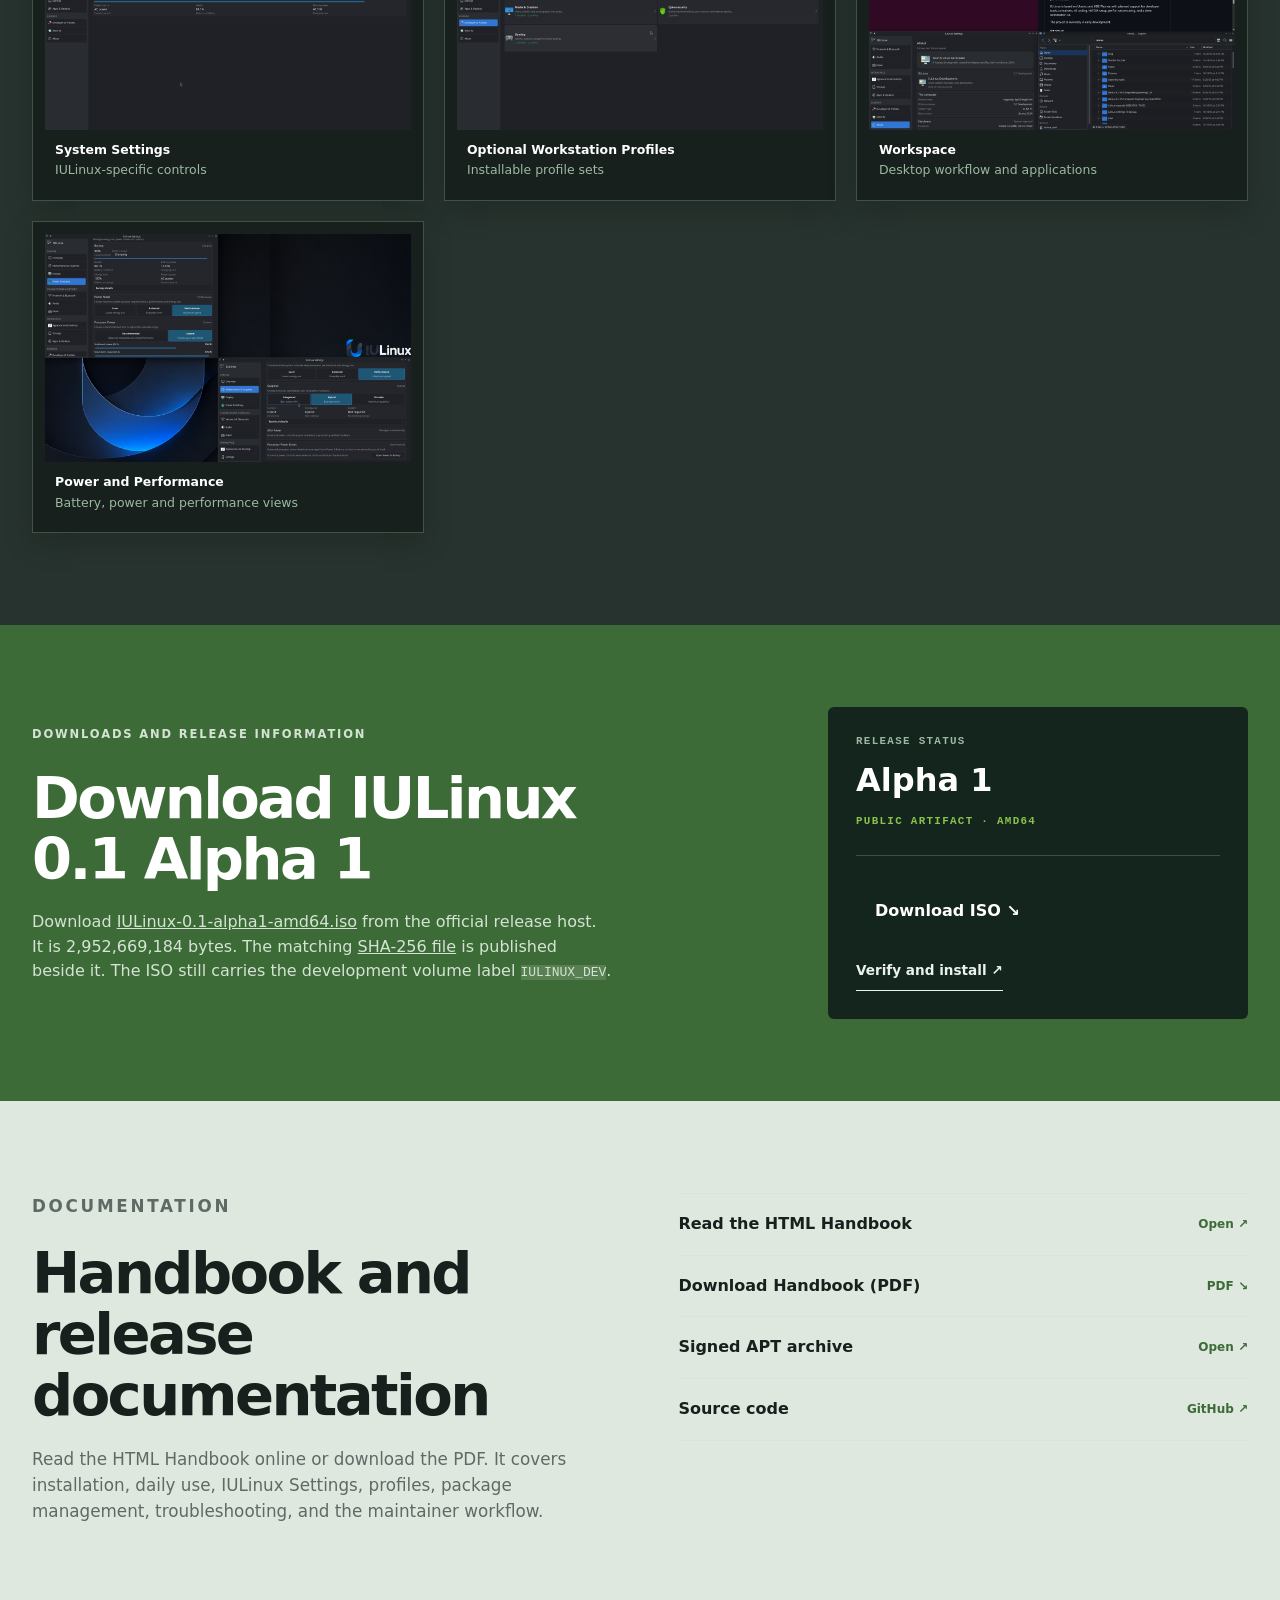
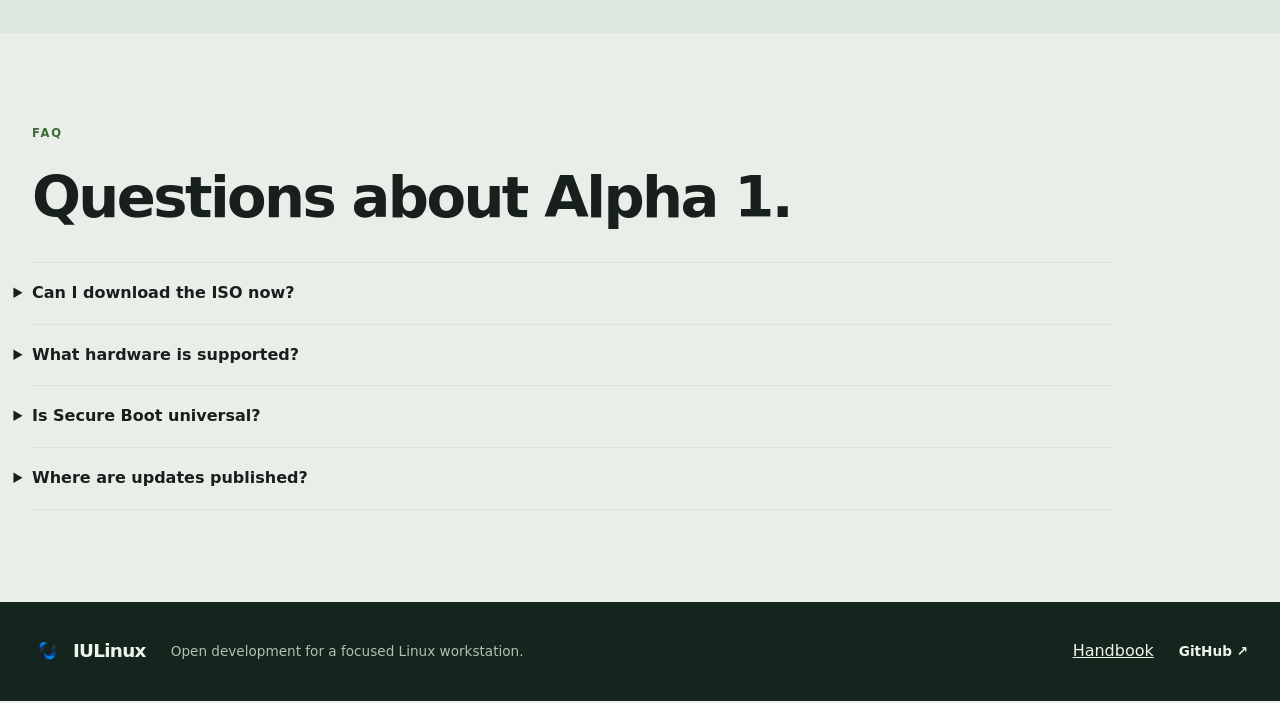
==== commit 12cbf812: "fix: improve IULinux responsive layouts across screen sizes" ====
--- a/index.html
+++ b/index.html
@@ -7,7 +7,7 @@
   <link rel="icon" href="assets/iulinux-mark.png" type="image/png">
   <title>IULinux — A Linux workstation in progress</title>
   <link rel="stylesheet" href="styles.css">
-  <link rel="stylesheet" href="overrides.css?v=20261023-9">
+  <link rel="stylesheet" href="overrides.css?v=20261024-3">
   <link rel="stylesheet" href="branding.css">
 </head>
 <body>
--- a/overrides.css
+++ b/overrides.css
@@ -54,3 +54,40 @@
   .hero h1{font-size:clamp(2.55rem,12vw,3.4rem);max-width:100%}
   .hero-showcase{padding:8px;box-shadow:10px 10px 0 rgba(139,195,74,.2)}
 }
+
+/* Wide-screen layout contract: the section background may span the viewport,
+   while its content stays centered within a readable desktop measure. */
+:root{--max:1320px}
+#features,#screenshots,#docs,#faq{width:100%}
+#features .feature-grid{grid-template-columns:repeat(4,minmax(220px,1fr))}
+#docs>div,#faq>div{max-width:none;margin-left:0;margin-right:0}
+.profile-list,.link-stack{min-width:0}
+.profile-list div{min-width:0}
+.profile-list strong{min-width:0}
+
+/* Large desktop presentation: use more of a wide viewport without making
+   paragraphs or controls stretch beyond comfortable reading measures. */
+:root{--max:1560px}
+.hero{grid-template-columns:minmax(0,1fr) minmax(0,1.15fr);gap:clamp(48px,4vw,88px)}
+.hero h1{font-size:clamp(3rem,5vw,6rem);max-width:900px}
+.hero-showcase{max-width:820px}
+#features .feature-grid{gap:20px}
+.feature-card{min-height:260px;padding:30px}
+.download-inner{grid-template-columns:minmax(0,1fr) minmax(360px,420px);gap:clamp(64px,6vw,120px)}
+.lower-grid{gap:clamp(72px,6vw,120px)}
+#faq .link-stack{max-width:1080px}
+
+@media(max-width:800px){
+  :root{--max:1320px}
+  #features,#screenshots,#docs,#faq{width:100%}
+  #features .feature-grid{grid-template-columns:1fr 1fr}
+  .hero{grid-template-columns:1fr;gap:42px}
+  .hero h1{font-size:clamp(2.7rem,10vw,4.3rem)}
+  .hero-showcase{max-width:100%}
+  .feature-card{min-height:220px;padding:25px}
+  .download-inner{grid-template-columns:1fr;gap:55px}
+  #faq .link-stack{max-width:none}
+}
+@media(max-width:470px){
+  #features .feature-grid{grid-template-columns:1fr}
+}
